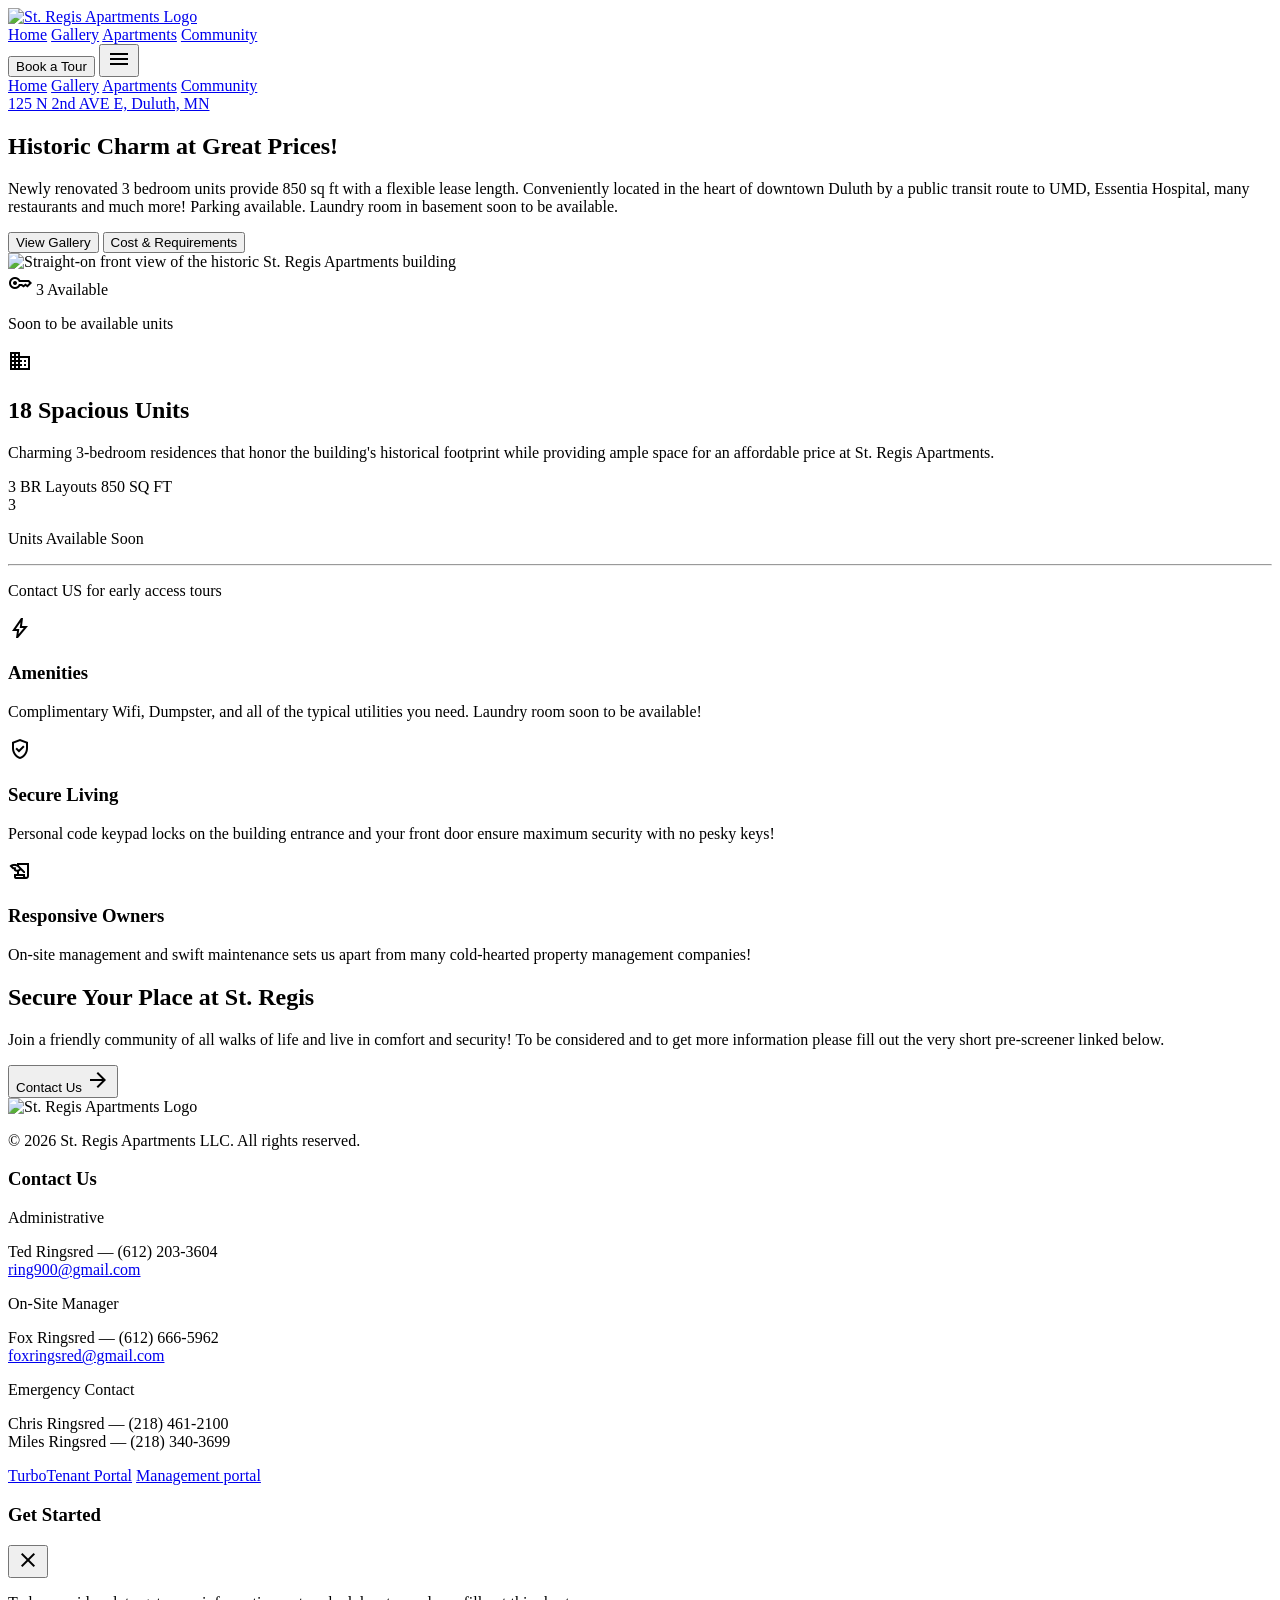
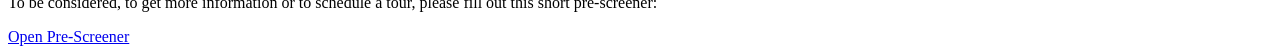
==== index.html @ cac1565e "Add files via upload" ====
<!DOCTYPE html>
<html lang="en">

<head>
  <meta charset="utf-8">
  <meta content="width=device-width, initial-scale=1.0" name="viewport">
  <title>Home | St. Regis Apartments</title>
  <link
    href="https://fonts.googleapis.com/css2?family=Noto+Serif:wght@400;700;800&amp;family=Manrope:wght@400;500;600;700;800&amp;display=swap"
    rel="stylesheet">
  <link
    href="https://fonts.googleapis.com/css2?family=Material+Symbols+Outlined:wght,FILL@100..700,0..1&amp;display=swap"
    rel="stylesheet">
  <link href="css/style.css" rel="stylesheet">
</head>

<body class="bg-surface text-on-surface selection:bg-primary-container selection:text-on-primary-container">
  <nav class="fixed top-0 w-full z-50 bg-[#fff8f3]/90 backdrop-blur-md">
    <div class="flex justify-between items-center px-6 md:px-12 py-3 max-w-full mx-auto">
      <a href="index.html">
        <img alt="St. Regis Apartments Logo" class="h-8 md:h-12 w-auto object-contain block" src="images/logo.png">
      </a>
      <div class="hidden md:flex space-x-10 font-label text-sm uppercase tracking-[0.15em]">
        <a class="text-primary border-b-2 border-primary pb-1" href="index.html">Home</a>
        <a class="text-on-surface-variant font-semibold hover:text-primary transition-colors duration-300"
          href="gallery.html">Gallery</a>
        <a class="text-on-surface-variant font-semibold hover:text-primary transition-colors duration-300"
          href="details.html">Apartments</a>
        <a class="text-on-surface-variant font-semibold hover:text-primary transition-colors duration-300"
          href="community.html">Community</a>
      </div>
      <div class="flex items-center gap-2 md:gap-4">
        <button type="button" onclick="openModal()"
          class="bg-primary text-on-primary px-4 md:px-6 py-2 rounded-lg font-bold text-xs md:text-sm uppercase tracking-widest hover:shadow-lg transition-all duration-300 active:scale-95">
          Book a Tour
        </button>
        <button type="button" aria-expanded="false" aria-label="Toggle mobile menu"
          onclick="document.getElementById('mobile-menu').classList.toggle('hidden')"
          class="md:hidden text-primary p-2 hover:bg-surface-container rounded-lg transition-colors">
          <span class="material-symbols-outlined text-3xl">menu</span>
        </button>
      </div>
    </div>
    <!-- Mobile Menu -->
    <div id="mobile-menu"
      class="hidden md:hidden bg-[#fff8f3] border-t border-primary/10 shadow-2xl font-label text-sm uppercase tracking-[0.15em] flex flex-col">
      <a class="text-primary font-bold bg-primary/5 p-4 border-b border-primary/5 pl-6 block" href="index.html">Home</a>
      <a class="text-on-surface-variant font-semibold p-4 border-b border-primary/5 pl-6 hover:bg-surface-container-low transition-colors block"
        href="gallery.html">Gallery</a>
      <a class="text-on-surface-variant font-semibold p-4 border-b border-primary/5 pl-6 hover:bg-surface-container-low transition-colors block"
        href="details.html">Apartments</a>
      <a class="text-on-surface-variant font-semibold p-4 pl-6 hover:bg-surface-container-low transition-colors block"
        href="community.html">Community</a>
    </div>
  </nav>
  <main class="pt-12">
    <!-- Hero Section -->
    <section class="relative px-12 pt-8 pb-20 flex flex-col md:flex-row items-center gap-16 overflow-hidden">
      <div class="flex-1 z-10 flex justify-center">
        <div class="max-w-lg">
          <a href="https://maps.google.com/?q=125+N+2nd+Ave+E,+Duluth,+MN+55805" target="_blank"
            rel="noopener noreferrer"
            class="block font-label uppercase tracking-[0.2em] text-secondary text-2xl font-bold mb-12 mt-12 hover:text-primary transition-colors duration-300">
            125 N 2nd AVE E, Duluth, MN
          </a>
          <h1 class="text-6xl md:text-7xl font-bold text-primary leading-[1.1] mb-8 tracking-tight">Historic Charm at
            Great Prices!</h1>
          <p class="text-lg text-on-surface-variant max-w-md mb-10 leading-relaxed">
            Newly renovated 3 bedroom units provide 850 sq ft with a flexible lease length. Conveniently located in the
            heart of downtown Duluth by a public transit route to UMD, Essentia Hospital, many restaurants and much
            more!
            Parking available. Laundry room in basement soon to be available.</p>
          <div class="flex flex-wrap gap-4">
            <button onclick="window.location.href='gallery.html'"
              class="bg-primary text-on-primary px-8 py-4 rounded-lg font-bold hover:bg-primary-container transition-all">
              View Gallery
            </button>
            <button onclick="window.location.href='details.html'"
              class="border border-outline-variant/20 text-primary px-8 py-4 rounded-lg font-bold hover:bg-surface-container-low transition-all">
              Cost &amp; Requirements
            </button>
          </div>
        </div>
      </div>
      <div class="flex-1 relative">
        <div
          class="w-full bg-surface-container-highest rounded-xl overflow-hidden shadow-sm transition-transform duration-700">
          <img alt="Straight-on front view of the historic St. Regis Apartments building"
            class="w-full h-auto object-cover" src="images/home.jpg">
        </div>
        <div
          class="absolute -bottom-8 -left-8 bg-surface-container-lowest p-8 rounded-lg shadow-xl max-w-xs border border-surface-container">
          <div class="flex items-center gap-4 mb-2">
            <span class="material-symbols-outlined text-primary text-3xl">key</span>
            <span class="text-2xl font-bold text-primary">3&nbsp;Available&nbsp;</span>
          </div>
          <p class="text-sm text-secondary font-medium uppercase tracking-wider">Soon to be available units</p>
        </div>
      </div>
    </section>
    <!-- Stats & Features Bento Grid -->
    <section class="px-12 py-24 bg-surface-container-low">
      <div class="max-w-7xl mx-auto">
        <div class="grid grid-cols-1 md:grid-cols-3 gap-8">
          <!-- Unit Count -->
          <div class="md:col-span-2 bg-surface p-12 rounded-xl flex flex-col justify-between min-h-[320px]">
            <div>
              <span class="material-symbols-outlined text-primary-container text-4xl mb-6">domain</span>
              <h2 class="text-4xl font-bold text-primary mb-4">18 Spacious Units</h2>
              <p class="text-on-surface-variant text-lg">Charming 3-bedroom residences that honor the building's
                historical footprint while providing ample space for an affordable price at St. Regis Apartments.</p>
            </div>
            <div class="flex gap-4 mt-8">
              <span
                class="bg-secondary-container text-on-secondary-container px-4 py-1 rounded-full text-xs font-bold uppercase tracking-widest">3
                BR Layouts</span>
              <span
                class="bg-secondary-container text-on-secondary-container px-4 py-1 rounded-full text-xs font-bold uppercase tracking-widest">850&nbsp;SQ
                FT</span>
            </div>
          </div>
          <!-- Highlight Card -->
          <div class="bg-primary text-on-primary p-12 rounded-xl flex flex-col justify-center items-center text-center">
            <span class="text-6xl font-bold mb-2">3</span>
            <p class="text-xl font-headline italic mb-6">Units Available Soon</p>
            <hr class="w-12 border-on-primary/20 mb-6">
            <p class="text-sm opacity-80 uppercase tracking-widest">Contact US for early access tours</p>
          </div>
          <!-- Modern Living -->
          <div class="bg-surface-container-highest p-10 rounded-xl flex flex-col gap-6">
            <div class="flex items-center gap-4">
              <div class="w-12 h-12 bg-surface-container-lowest rounded-full flex items-center justify-center">
                <span class="material-symbols-outlined text-primary">bolt</span>
              </div>
              <h3 class="text-xl font-bold text-primary">Amenities</h3>
            </div>
            <p class="text-on-surface-variant">Complimentary Wifi, Dumpster, and all of the typical utilities you need.
              Laundry room soon to be available!</p>
          </div>
          <!-- Historic Charm -->
          <div class="bg-surface-container-highest p-10 rounded-xl flex flex-col gap-6">
            <div class="flex items-center gap-4">
              <div class="w-12 h-12 bg-surface-container-lowest rounded-full flex items-center justify-center">
                <span class="material-symbols-outlined text-primary">verified_user</span>
              </div>
              <h3 class="text-xl font-bold text-primary">Secure Living</h3>
            </div>
            <p class="text-on-surface-variant">Personal code keypad locks on the building entrance and your front door
              ensure maximum security with no pesky keys!</p>
          </div>
          <!-- Professional Management -->
          <div class="bg-surface-container-highest p-10 rounded-xl flex flex-col gap-6">
            <div class="flex items-center gap-4">
              <div class="w-12 h-12 bg-surface-container-lowest rounded-full flex items-center justify-center">
                <span class="material-symbols-outlined text-primary">history_edu</span>
              </div>
              <h3 class="text-xl font-bold text-primary">Responsive Owners</h3>
            </div>
            <p class="text-on-surface-variant">On-site management and swift maintenance sets us apart from many
              cold-hearted property management companies!</p>
          </div>
        </div>
      </div>
    </section>
    <!-- CTA Section -->
    <section class="px-12 py-32 flex flex-col items-center text-center">
      <h2 class="text-5xl font-bold text-primary mb-8 max-w-2xl">Secure Your Place at St. Regis</h2>
      <p class="text-on-surface-variant text-lg max-w-xl mb-12">
        Join a friendly community of all walks of life and live in comfort and security! To be considered and to get
        more information please fill out the very short pre-screener linked below.</p>
      <div class="flex flex-col sm:flex-row gap-6">
        <button
          class="bg-primary text-on-primary px-12 py-5 rounded-lg font-bold text-lg hover:bg-primary-container transition-all flex items-center gap-2">
          Contact Us
          <span class="material-symbols-outlined">arrow_forward</span>
        </button>
      </div>
    </section>
  </main>
  <!-- Footer -->
  <footer
    class="bg-[#fbf2e9] w-full py-20 px-12 border-t border-primary/10 flex flex-col md:flex-row md:justify-evenly items-start gap-16 md:gap-0">
    <div class="flex flex-col h-full justify-start">
      <div class="mb-4">
        <img alt="St. Regis Apartments Logo" class="h-32 md:h-40 w-auto object-contain" src="images/logo.png">
      </div>
      <p class="text-[#3c2b18] font-body text-[10px] uppercase tracking-[0.2em] md:pl-20">© 2026 St. Regis Apartments
        LLC. All
        rights reserved.</p>
    </div>
    <div class="flex flex-col gap-4">
      <h3 class="text-[#003629] font-headline font-bold text-lg uppercase tracking-widest mb-4">Contact Us</h3>
      <div class="flex flex-col gap-6 mt-2">
        <div class="space-y-1">
          <p class="text-[#003629] font-bold text-[10px] uppercase tracking-widest">Administrative</p>
          <p class="text-[#3c2b18] font-body text-sm leading-snug">Ted Ringsred — (612) 203-3604<br><a
              class="hover:text-primary transition-colors" href="mailto:ring900@gmail.com">ring900@gmail.com</a></p>
        </div>
        <div class="space-y-1">
          <p class="text-[#003629] font-bold text-[10px] uppercase tracking-widest">On-Site Manager</p>
          <p class="text-[#3c2b18] font-body text-sm leading-snug">Fox Ringsred — (612) 666-5962<br><a
              class="hover:text-primary transition-colors" href="mailto:foxringsred@gmail.com">foxringsred@gmail.com</a>
          </p>
        </div>
        <div class="space-y-1">
          <p class="text-[#003629] font-bold text-[10px] uppercase tracking-widest">Emergency Contact</p>
          <p class="text-[#3c2b18] font-body text-sm leading-relaxed">Chris Ringsred — (218) 461-2100<br>Miles Ringsred
            — (218) 340-3699</p>
        </div>
      </div>
    </div>
    <div class="flex flex-col h-full justify-start items-start">
      <div class="flex flex-col items-center gap-6">
        <a class="inline-block border-2 border-[#003629] text-[#003629] px-6 py-2 rounded-lg font-body font-bold text-sm uppercase tracking-widest hover:bg-[#003629] hover:text-white transition-all duration-300"
          href="https://renter.turbotenant.com/auth/login">TurboTenant Portal</a>
        <a class="font-['Manrope'] text-sm uppercase tracking-widest text-[#3c2b18] hover:opacity-100 opacity-80 transition-opacity duration-300"
          href="portal.html">Management portal</a>
      </div>
    </div>
  </footer>

  <!-- Tour Modal -->
  <div id="tour-modal"
    class="fixed inset-0 z-[100] flex flex-col items-center justify-center bg-black/60 backdrop-blur-sm hidden opacity-0 transition-opacity duration-300">
    <div
      class="bg-surface p-8 max-w-md w-full mx-4 rounded-2xl shadow-2xl transform scale-95 transition-transform duration-300 relative border border-primary/10">
      <div class="flex justify-between items-center mb-6">
        <h3 class="text-2xl font-headline font-bold text-primary">Get Started</h3>
        <button onclick="closeModal()"
          class="text-on-surface-variant hover:text-error transition-colors p-2 rounded-full hover:bg-surface-container">
          <span class="material-symbols-outlined">close</span>
        </button>
      </div>
      <p class="text-on-surface-variant leading-relaxed mb-8">To be considered, to get more information or to schedule a
        tour, please fill out this short pre-screener:</p>
      <a href="https://forms.gle/QoNVbK6SuK7XQsgN8" target="_blank" onclick="closeModal()"
        class="block w-full text-center bg-primary text-on-primary py-4 rounded-lg font-bold hover:bg-primary-container transition-all shadow-md active:scale-95">
        Open Pre-Screener
      </a>
    </div>
  </div>
  <script src="js/main.js"></script>

</body>

</html>
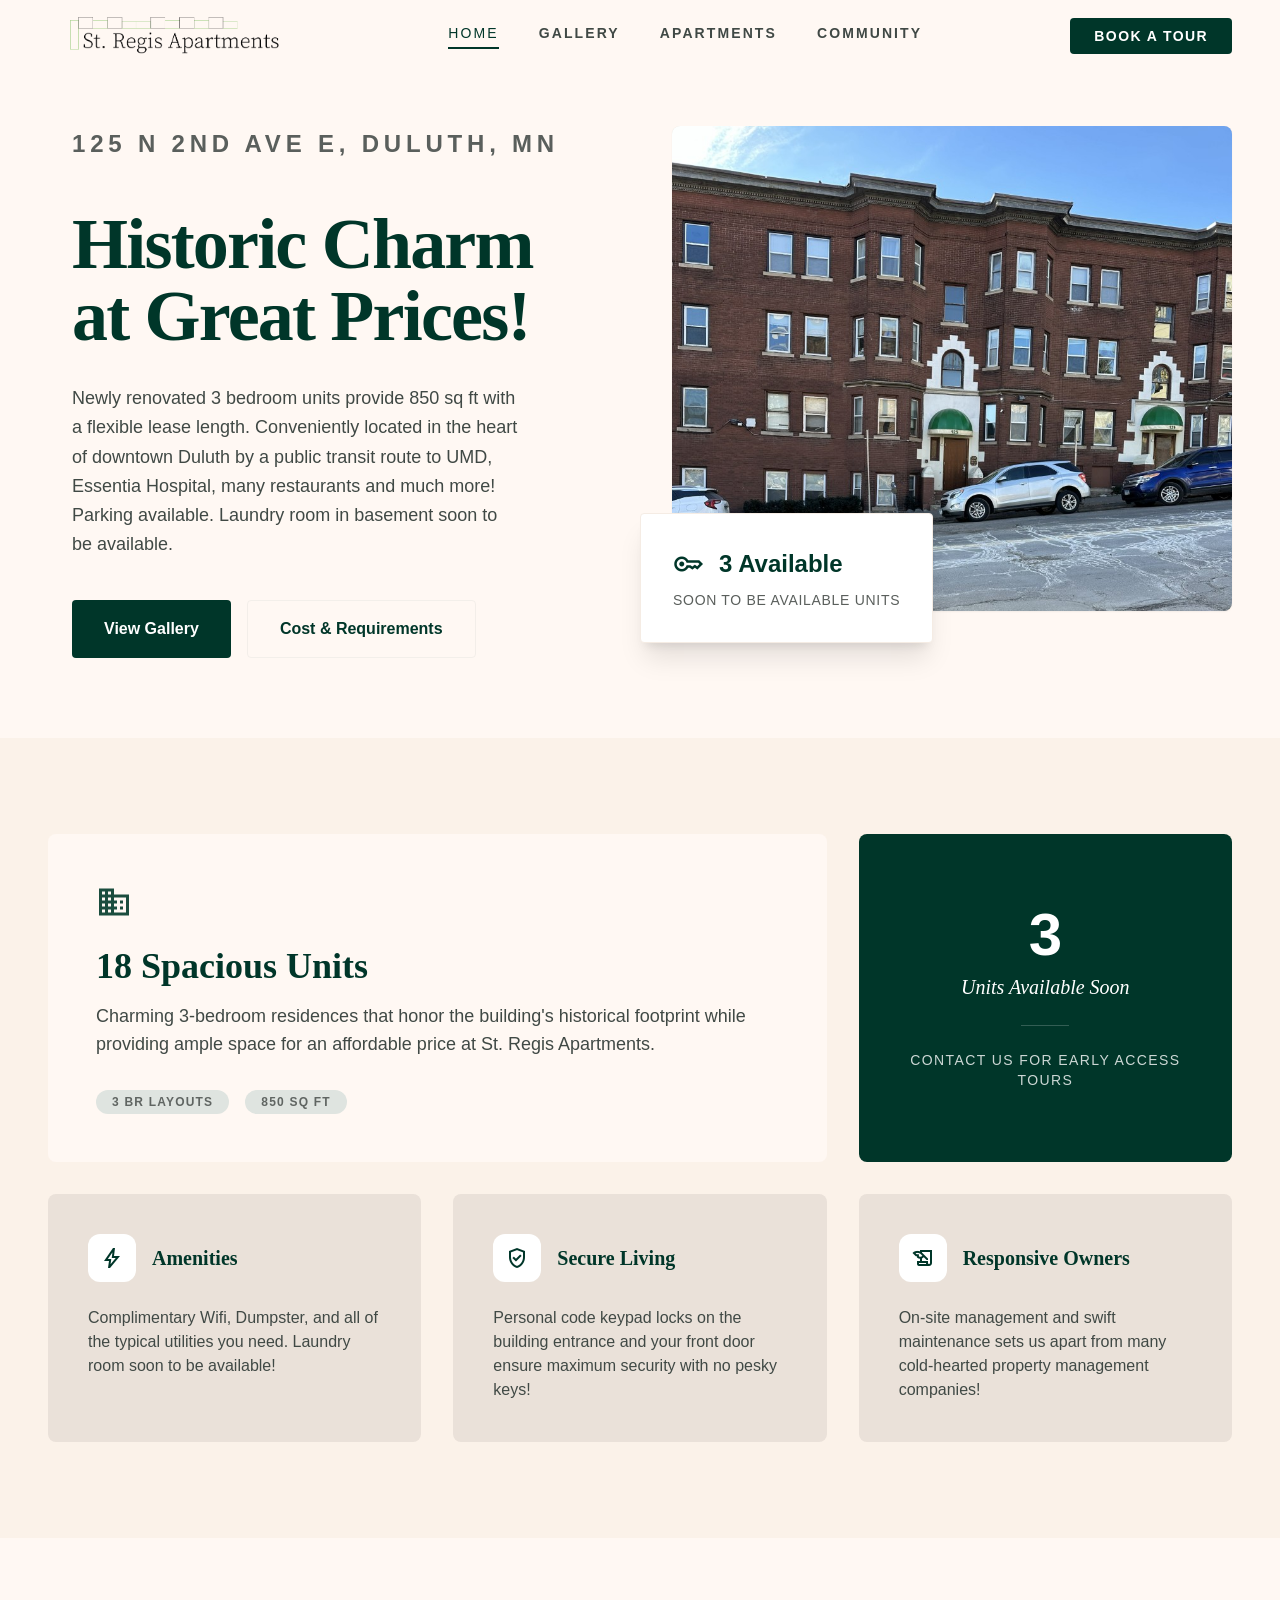
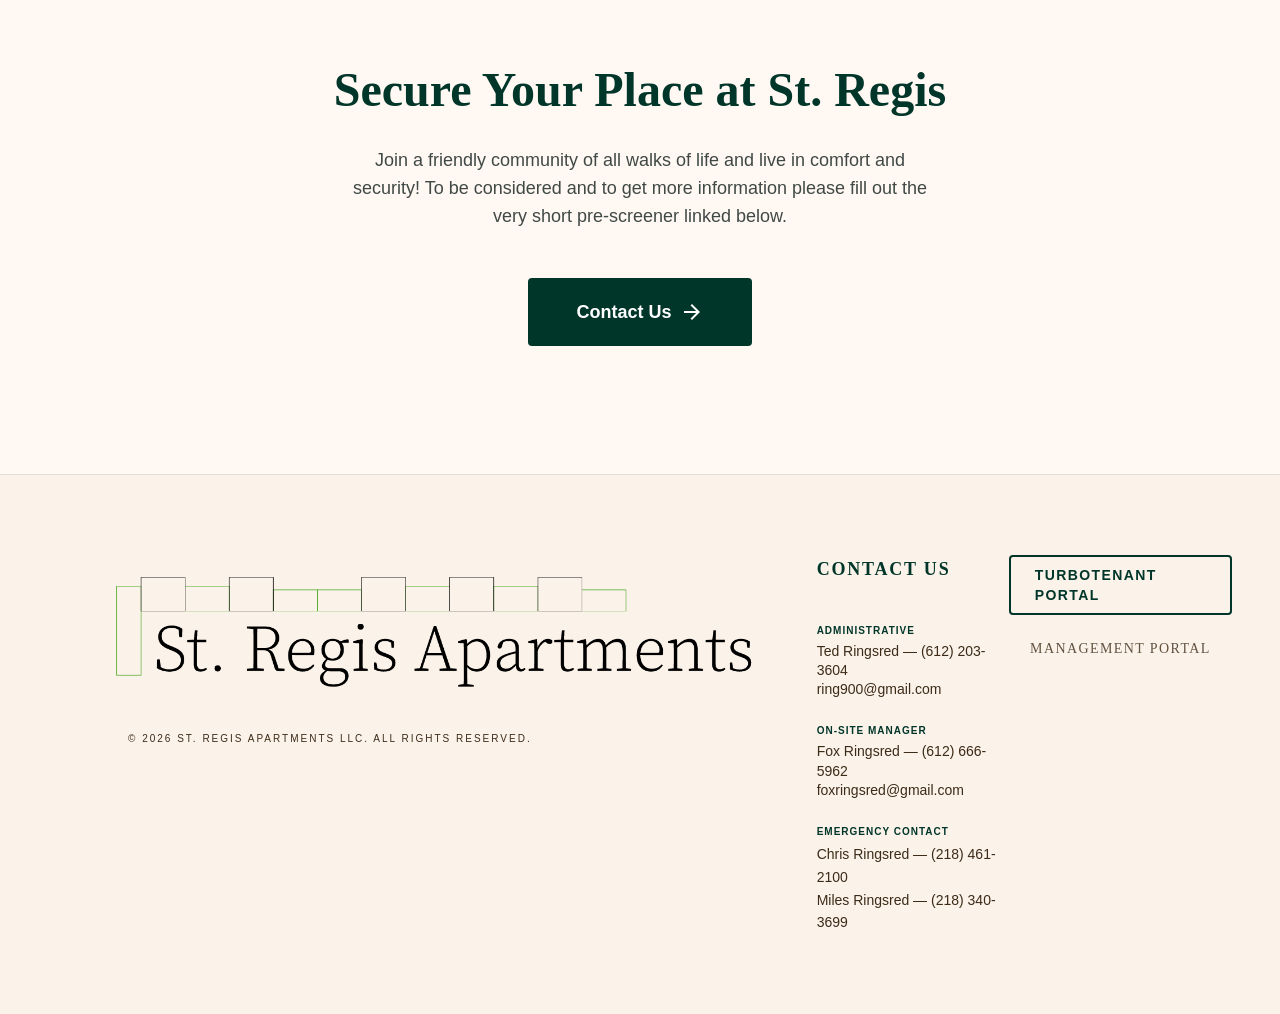
==== commit ac198173: "Add files via upload" ====
--- a/index.html
+++ b/index.html
@@ -5,6 +5,8 @@
   <meta charset="utf-8">
   <meta content="width=device-width, initial-scale=1.0" name="viewport">
   <title>Home | St. Regis Apartments</title>
+  <meta name="description"
+    content="Discover St. Regis Apartments! Affordable, newly renovated 3-bedroom units with responsive owner management.">
   <link
     href="https://fonts.googleapis.com/css2?family=Noto+Serif:wght@400;700;800&amp;family=Manrope:wght@400;500;600;700;800&amp;display=swap"
     rel="stylesheet">
--- a/css/style.css
+++ b/css/style.css
@@ -0,0 +1,2284 @@
+*, ::before, ::after {
+  --tw-border-spacing-x: 0;
+  --tw-border-spacing-y: 0;
+  --tw-translate-x: 0;
+  --tw-translate-y: 0;
+  --tw-rotate: 0;
+  --tw-skew-x: 0;
+  --tw-skew-y: 0;
+  --tw-scale-x: 1;
+  --tw-scale-y: 1;
+  --tw-pan-x:  ;
+  --tw-pan-y:  ;
+  --tw-pinch-zoom:  ;
+  --tw-scroll-snap-strictness: proximity;
+  --tw-gradient-from-position:  ;
+  --tw-gradient-via-position:  ;
+  --tw-gradient-to-position:  ;
+  --tw-ordinal:  ;
+  --tw-slashed-zero:  ;
+  --tw-numeric-figure:  ;
+  --tw-numeric-spacing:  ;
+  --tw-numeric-fraction:  ;
+  --tw-ring-inset:  ;
+  --tw-ring-offset-width: 0px;
+  --tw-ring-offset-color: #fff;
+  --tw-ring-color: rgb(59 130 246 / 0.5);
+  --tw-ring-offset-shadow: 0 0 #0000;
+  --tw-ring-shadow: 0 0 #0000;
+  --tw-shadow: 0 0 #0000;
+  --tw-shadow-colored: 0 0 #0000;
+  --tw-blur:  ;
+  --tw-brightness:  ;
+  --tw-contrast:  ;
+  --tw-grayscale:  ;
+  --tw-hue-rotate:  ;
+  --tw-invert:  ;
+  --tw-saturate:  ;
+  --tw-sepia:  ;
+  --tw-drop-shadow:  ;
+  --tw-backdrop-blur:  ;
+  --tw-backdrop-brightness:  ;
+  --tw-backdrop-contrast:  ;
+  --tw-backdrop-grayscale:  ;
+  --tw-backdrop-hue-rotate:  ;
+  --tw-backdrop-invert:  ;
+  --tw-backdrop-opacity:  ;
+  --tw-backdrop-saturate:  ;
+  --tw-backdrop-sepia:  ;
+  --tw-contain-size:  ;
+  --tw-contain-layout:  ;
+  --tw-contain-paint:  ;
+  --tw-contain-style:  ;
+}
+
+::backdrop {
+  --tw-border-spacing-x: 0;
+  --tw-border-spacing-y: 0;
+  --tw-translate-x: 0;
+  --tw-translate-y: 0;
+  --tw-rotate: 0;
+  --tw-skew-x: 0;
+  --tw-skew-y: 0;
+  --tw-scale-x: 1;
+  --tw-scale-y: 1;
+  --tw-pan-x:  ;
+  --tw-pan-y:  ;
+  --tw-pinch-zoom:  ;
+  --tw-scroll-snap-strictness: proximity;
+  --tw-gradient-from-position:  ;
+  --tw-gradient-via-position:  ;
+  --tw-gradient-to-position:  ;
+  --tw-ordinal:  ;
+  --tw-slashed-zero:  ;
+  --tw-numeric-figure:  ;
+  --tw-numeric-spacing:  ;
+  --tw-numeric-fraction:  ;
+  --tw-ring-inset:  ;
+  --tw-ring-offset-width: 0px;
+  --tw-ring-offset-color: #fff;
+  --tw-ring-color: rgb(59 130 246 / 0.5);
+  --tw-ring-offset-shadow: 0 0 #0000;
+  --tw-ring-shadow: 0 0 #0000;
+  --tw-shadow: 0 0 #0000;
+  --tw-shadow-colored: 0 0 #0000;
+  --tw-blur:  ;
+  --tw-brightness:  ;
+  --tw-contrast:  ;
+  --tw-grayscale:  ;
+  --tw-hue-rotate:  ;
+  --tw-invert:  ;
+  --tw-saturate:  ;
+  --tw-sepia:  ;
+  --tw-drop-shadow:  ;
+  --tw-backdrop-blur:  ;
+  --tw-backdrop-brightness:  ;
+  --tw-backdrop-contrast:  ;
+  --tw-backdrop-grayscale:  ;
+  --tw-backdrop-hue-rotate:  ;
+  --tw-backdrop-invert:  ;
+  --tw-backdrop-opacity:  ;
+  --tw-backdrop-saturate:  ;
+  --tw-backdrop-sepia:  ;
+  --tw-contain-size:  ;
+  --tw-contain-layout:  ;
+  --tw-contain-paint:  ;
+  --tw-contain-style:  ;
+}
+
+/*
+! tailwindcss v3.4.17 | MIT License | https://tailwindcss.com
+*/
+
+/*
+1. Prevent padding and border from affecting element width. (https://github.com/mozdevs/cssremedy/issues/4)
+2. Allow adding a border to an element by just adding a border-width. (https://github.com/tailwindcss/tailwindcss/pull/116)
+*/
+
+*,
+::before,
+::after {
+  box-sizing: border-box;
+  /* 1 */
+  border-width: 0;
+  /* 2 */
+  border-style: solid;
+  /* 2 */
+  border-color: #e5e7eb;
+  /* 2 */
+}
+
+::before,
+::after {
+  --tw-content: '';
+}
+
+/*
+1. Use a consistent sensible line-height in all browsers.
+2. Prevent adjustments of font size after orientation changes in iOS.
+3. Use a more readable tab size.
+4. Use the user's configured `sans` font-family by default.
+5. Use the user's configured `sans` font-feature-settings by default.
+6. Use the user's configured `sans` font-variation-settings by default.
+7. Disable tap highlights on iOS
+*/
+
+html,
+:host {
+  line-height: 1.5;
+  /* 1 */
+  -webkit-text-size-adjust: 100%;
+  /* 2 */
+  -moz-tab-size: 4;
+  /* 3 */
+  -o-tab-size: 4;
+     tab-size: 4;
+  /* 3 */
+  font-family: ui-sans-serif, system-ui, sans-serif, "Apple Color Emoji", "Segoe UI Emoji", "Segoe UI Symbol", "Noto Color Emoji";
+  /* 4 */
+  font-feature-settings: normal;
+  /* 5 */
+  font-variation-settings: normal;
+  /* 6 */
+  -webkit-tap-highlight-color: transparent;
+  /* 7 */
+}
+
+/*
+1. Remove the margin in all browsers.
+2. Inherit line-height from `html` so users can set them as a class directly on the `html` element.
+*/
+
+body {
+  margin: 0;
+  /* 1 */
+  line-height: inherit;
+  /* 2 */
+}
+
+/*
+1. Add the correct height in Firefox.
+2. Correct the inheritance of border color in Firefox. (https://bugzilla.mozilla.org/show_bug.cgi?id=190655)
+3. Ensure horizontal rules are visible by default.
+*/
+
+hr {
+  height: 0;
+  /* 1 */
+  color: inherit;
+  /* 2 */
+  border-top-width: 1px;
+  /* 3 */
+}
+
+/*
+Add the correct text decoration in Chrome, Edge, and Safari.
+*/
+
+abbr:where([title]) {
+  -webkit-text-decoration: underline dotted;
+          text-decoration: underline dotted;
+}
+
+/*
+Remove the default font size and weight for headings.
+*/
+
+h1,
+h2,
+h3,
+h4,
+h5,
+h6 {
+  font-size: inherit;
+  font-weight: inherit;
+}
+
+/*
+Reset links to optimize for opt-in styling instead of opt-out.
+*/
+
+a {
+  color: inherit;
+  text-decoration: inherit;
+}
+
+/*
+Add the correct font weight in Edge and Safari.
+*/
+
+b,
+strong {
+  font-weight: bolder;
+}
+
+/*
+1. Use the user's configured `mono` font-family by default.
+2. Use the user's configured `mono` font-feature-settings by default.
+3. Use the user's configured `mono` font-variation-settings by default.
+4. Correct the odd `em` font sizing in all browsers.
+*/
+
+code,
+kbd,
+samp,
+pre {
+  font-family: ui-monospace, SFMono-Regular, Menlo, Monaco, Consolas, "Liberation Mono", "Courier New", monospace;
+  /* 1 */
+  font-feature-settings: normal;
+  /* 2 */
+  font-variation-settings: normal;
+  /* 3 */
+  font-size: 1em;
+  /* 4 */
+}
+
+/*
+Add the correct font size in all browsers.
+*/
+
+small {
+  font-size: 80%;
+}
+
+/*
+Prevent `sub` and `sup` elements from affecting the line height in all browsers.
+*/
+
+sub,
+sup {
+  font-size: 75%;
+  line-height: 0;
+  position: relative;
+  vertical-align: baseline;
+}
+
+sub {
+  bottom: -0.25em;
+}
+
+sup {
+  top: -0.5em;
+}
+
+/*
+1. Remove text indentation from table contents in Chrome and Safari. (https://bugs.chromium.org/p/chromium/issues/detail?id=999088, https://bugs.webkit.org/show_bug.cgi?id=201297)
+2. Correct table border color inheritance in all Chrome and Safari. (https://bugs.chromium.org/p/chromium/issues/detail?id=935729, https://bugs.webkit.org/show_bug.cgi?id=195016)
+3. Remove gaps between table borders by default.
+*/
+
+table {
+  text-indent: 0;
+  /* 1 */
+  border-color: inherit;
+  /* 2 */
+  border-collapse: collapse;
+  /* 3 */
+}
+
+/*
+1. Change the font styles in all browsers.
+2. Remove the margin in Firefox and Safari.
+3. Remove default padding in all browsers.
+*/
+
+button,
+input,
+optgroup,
+select,
+textarea {
+  font-family: inherit;
+  /* 1 */
+  font-feature-settings: inherit;
+  /* 1 */
+  font-variation-settings: inherit;
+  /* 1 */
+  font-size: 100%;
+  /* 1 */
+  font-weight: inherit;
+  /* 1 */
+  line-height: inherit;
+  /* 1 */
+  letter-spacing: inherit;
+  /* 1 */
+  color: inherit;
+  /* 1 */
+  margin: 0;
+  /* 2 */
+  padding: 0;
+  /* 3 */
+}
+
+/*
+Remove the inheritance of text transform in Edge and Firefox.
+*/
+
+button,
+select {
+  text-transform: none;
+}
+
+/*
+1. Correct the inability to style clickable types in iOS and Safari.
+2. Remove default button styles.
+*/
+
+button,
+input:where([type='button']),
+input:where([type='reset']),
+input:where([type='submit']) {
+  -webkit-appearance: button;
+  /* 1 */
+  background-color: transparent;
+  /* 2 */
+  background-image: none;
+  /* 2 */
+}
+
+/*
+Use the modern Firefox focus style for all focusable elements.
+*/
+
+:-moz-focusring {
+  outline: auto;
+}
+
+/*
+Remove the additional `:invalid` styles in Firefox. (https://github.com/mozilla/gecko-dev/blob/2f9eacd9d3d995c937b4251a5557d95d494c9be1/layout/style/res/forms.css#L728-L737)
+*/
+
+:-moz-ui-invalid {
+  box-shadow: none;
+}
+
+/*
+Add the correct vertical alignment in Chrome and Firefox.
+*/
+
+progress {
+  vertical-align: baseline;
+}
+
+/*
+Correct the cursor style of increment and decrement buttons in Safari.
+*/
+
+::-webkit-inner-spin-button,
+::-webkit-outer-spin-button {
+  height: auto;
+}
+
+/*
+1. Correct the odd appearance in Chrome and Safari.
+2. Correct the outline style in Safari.
+*/
+
+[type='search'] {
+  -webkit-appearance: textfield;
+  /* 1 */
+  outline-offset: -2px;
+  /* 2 */
+}
+
+/*
+Remove the inner padding in Chrome and Safari on macOS.
+*/
+
+::-webkit-search-decoration {
+  -webkit-appearance: none;
+}
+
+/*
+1. Correct the inability to style clickable types in iOS and Safari.
+2. Change font properties to `inherit` in Safari.
+*/
+
+::-webkit-file-upload-button {
+  -webkit-appearance: button;
+  /* 1 */
+  font: inherit;
+  /* 2 */
+}
+
+/*
+Add the correct display in Chrome and Safari.
+*/
+
+summary {
+  display: list-item;
+}
+
+/*
+Removes the default spacing and border for appropriate elements.
+*/
+
+blockquote,
+dl,
+dd,
+h1,
+h2,
+h3,
+h4,
+h5,
+h6,
+hr,
+figure,
+p,
+pre {
+  margin: 0;
+}
+
+fieldset {
+  margin: 0;
+  padding: 0;
+}
+
+legend {
+  padding: 0;
+}
+
+ol,
+ul,
+menu {
+  list-style: none;
+  margin: 0;
+  padding: 0;
+}
+
+/*
+Reset default styling for dialogs.
+*/
+
+dialog {
+  padding: 0;
+}
+
+/*
+Prevent resizing textareas horizontally by default.
+*/
+
+textarea {
+  resize: vertical;
+}
+
+/*
+1. Reset the default placeholder opacity in Firefox. (https://github.com/tailwindlabs/tailwindcss/issues/3300)
+2. Set the default placeholder color to the user's configured gray 400 color.
+*/
+
+input::-moz-placeholder, textarea::-moz-placeholder {
+  opacity: 1;
+  /* 1 */
+  color: #9ca3af;
+  /* 2 */
+}
+
+input::placeholder,
+textarea::placeholder {
+  opacity: 1;
+  /* 1 */
+  color: #9ca3af;
+  /* 2 */
+}
+
+/*
+Set the default cursor for buttons.
+*/
+
+button,
+[role="button"] {
+  cursor: pointer;
+}
+
+/*
+Make sure disabled buttons don't get the pointer cursor.
+*/
+
+:disabled {
+  cursor: default;
+}
+
+/*
+1. Make replaced elements `display: block` by default. (https://github.com/mozdevs/cssremedy/issues/14)
+2. Add `vertical-align: middle` to align replaced elements more sensibly by default. (https://github.com/jensimmons/cssremedy/issues/14#issuecomment-634934210)
+   This can trigger a poorly considered lint error in some tools but is included by design.
+*/
+
+img,
+svg,
+video,
+canvas,
+audio,
+iframe,
+embed,
+object {
+  display: block;
+  /* 1 */
+}
+
+/*
+Constrain images and videos to the parent width and preserve their intrinsic aspect ratio. (https://github.com/mozdevs/cssremedy/issues/14)
+*/
+
+img,
+video {
+  max-width: 100%;
+  height: auto;
+}
+
+/* Make elements with the HTML hidden attribute stay hidden by default */
+
+[hidden]:where(:not([hidden="until-found"])) {
+  display: none;
+}
+
+body {
+  font-family: Manrope, sans-serif, sans-serif;
+  background-color: #fff8f3;
+  color: #1f1b16;
+}
+
+h1, h2, h3, .font-serif, .serif-headline {
+  font-family: Noto Serif, serif, serif;
+}
+
+.material-symbols-outlined {
+  font-variation-settings: 'FILL' 0, 'wght' 400, 'GRAD' 0, 'opsz' 24;
+  vertical-align: middle;
+}
+
+.pointer-events-none {
+  pointer-events: none;
+}
+
+.fixed {
+  position: fixed;
+}
+
+.absolute {
+  position: absolute;
+}
+
+.relative {
+  position: relative;
+}
+
+.inset-0 {
+  inset: 0px;
+}
+
+.-bottom-24 {
+  bottom: -6rem;
+}
+
+.-bottom-6 {
+  bottom: -1.5rem;
+}
+
+.-bottom-8 {
+  bottom: -2rem;
+}
+
+.-left-6 {
+  left: -1.5rem;
+}
+
+.-left-8 {
+  left: -2rem;
+}
+
+.-right-24 {
+  right: -6rem;
+}
+
+.bottom-12 {
+  bottom: 3rem;
+}
+
+.bottom-16 {
+  bottom: 4rem;
+}
+
+.left-16 {
+  left: 4rem;
+}
+
+.left-4 {
+  left: 1rem;
+}
+
+.left-6 {
+  left: 1.5rem;
+}
+
+.left-8 {
+  left: 2rem;
+}
+
+.right-0 {
+  right: 0px;
+}
+
+.right-3 {
+  right: 0.75rem;
+}
+
+.top-0 {
+  top: 0px;
+}
+
+.top-3 {
+  top: 0.75rem;
+}
+
+.top-4 {
+  top: 1rem;
+}
+
+.top-8 {
+  top: 2rem;
+}
+
+.z-10 {
+  z-index: 10;
+}
+
+.z-20 {
+  z-index: 20;
+}
+
+.z-50 {
+  z-index: 50;
+}
+
+.z-\[100\] {
+  z-index: 100;
+}
+
+.order-1 {
+  order: 1;
+}
+
+.order-2 {
+  order: 2;
+}
+
+.col-span-2 {
+  grid-column: span 2 / span 2;
+}
+
+.mx-4 {
+  margin-left: 1rem;
+  margin-right: 1rem;
+}
+
+.mx-6 {
+  margin-left: 1.5rem;
+  margin-right: 1.5rem;
+}
+
+.mx-8 {
+  margin-left: 2rem;
+  margin-right: 2rem;
+}
+
+.mx-auto {
+  margin-left: auto;
+  margin-right: auto;
+}
+
+.mb-1 {
+  margin-bottom: 0.25rem;
+}
+
+.mb-10 {
+  margin-bottom: 2.5rem;
+}
+
+.mb-12 {
+  margin-bottom: 3rem;
+}
+
+.mb-16 {
+  margin-bottom: 4rem;
+}
+
+.mb-2 {
+  margin-bottom: 0.5rem;
+}
+
+.mb-24 {
+  margin-bottom: 6rem;
+}
+
+.mb-3 {
+  margin-bottom: 0.75rem;
+}
+
+.mb-32 {
+  margin-bottom: 8rem;
+}
+
+.mb-4 {
+  margin-bottom: 1rem;
+}
+
+.mb-6 {
+  margin-bottom: 1.5rem;
+}
+
+.mb-8 {
+  margin-bottom: 2rem;
+}
+
+.mt-1 {
+  margin-top: 0.25rem;
+}
+
+.mt-12 {
+  margin-top: 3rem;
+}
+
+.mt-2 {
+  margin-top: 0.5rem;
+}
+
+.mt-8 {
+  margin-top: 2rem;
+}
+
+.mt-auto {
+  margin-top: auto;
+}
+
+.block {
+  display: block;
+}
+
+.inline-block {
+  display: inline-block;
+}
+
+.flex {
+  display: flex;
+}
+
+.inline-flex {
+  display: inline-flex;
+}
+
+.grid {
+  display: grid;
+}
+
+.hidden {
+  display: none;
+}
+
+.aspect-\[21\/9\] {
+  aspect-ratio: 21/9;
+}
+
+.aspect-\[4\/5\] {
+  aspect-ratio: 4/5;
+}
+
+.aspect-square {
+  aspect-ratio: 1 / 1;
+}
+
+.aspect-video {
+  aspect-ratio: 16 / 9;
+}
+
+.h-1\.5 {
+  height: 0.375rem;
+}
+
+.h-12 {
+  height: 3rem;
+}
+
+.h-32 {
+  height: 8rem;
+}
+
+.h-64 {
+  height: 16rem;
+}
+
+.h-8 {
+  height: 2rem;
+}
+
+.h-\[400px\] {
+  height: 400px;
+}
+
+.h-\[450px\] {
+  height: 450px;
+}
+
+.h-\[500px\] {
+  height: 500px;
+}
+
+.h-auto {
+  height: auto;
+}
+
+.h-full {
+  height: 100%;
+}
+
+.h-px {
+  height: 1px;
+}
+
+.min-h-\[300px\] {
+  min-height: 300px;
+}
+
+.min-h-\[320px\] {
+  min-height: 320px;
+}
+
+.min-h-screen {
+  min-height: 100vh;
+}
+
+.w-12 {
+  width: 3rem;
+}
+
+.w-24 {
+  width: 6rem;
+}
+
+.w-64 {
+  width: 16rem;
+}
+
+.w-auto {
+  width: auto;
+}
+
+.w-full {
+  width: 100%;
+}
+
+.max-w-2xl {
+  max-width: 42rem;
+}
+
+.max-w-3xl {
+  max-width: 48rem;
+}
+
+.max-w-5xl {
+  max-width: 64rem;
+}
+
+.max-w-7xl {
+  max-width: 80rem;
+}
+
+.max-w-full {
+  max-width: 100%;
+}
+
+.max-w-lg {
+  max-width: 32rem;
+}
+
+.max-w-md {
+  max-width: 28rem;
+}
+
+.max-w-xl {
+  max-width: 36rem;
+}
+
+.max-w-xs {
+  max-width: 20rem;
+}
+
+.flex-1 {
+  flex: 1 1 0%;
+}
+
+.flex-grow {
+  flex-grow: 1;
+}
+
+.scale-95 {
+  --tw-scale-x: .95;
+  --tw-scale-y: .95;
+  transform: translate(var(--tw-translate-x), var(--tw-translate-y)) rotate(var(--tw-rotate)) skewX(var(--tw-skew-x)) skewY(var(--tw-skew-y)) scaleX(var(--tw-scale-x)) scaleY(var(--tw-scale-y));
+}
+
+.transform {
+  transform: translate(var(--tw-translate-x), var(--tw-translate-y)) rotate(var(--tw-rotate)) skewX(var(--tw-skew-x)) skewY(var(--tw-skew-y)) scaleX(var(--tw-scale-x)) scaleY(var(--tw-scale-y));
+}
+
+.cursor-pointer {
+  cursor: pointer;
+}
+
+.grid-cols-1 {
+  grid-template-columns: repeat(1, minmax(0, 1fr));
+}
+
+.grid-cols-2 {
+  grid-template-columns: repeat(2, minmax(0, 1fr));
+}
+
+.grid-rows-\[1fr_minmax\(300px\2c auto\)\] {
+  grid-template-rows: 1fr minmax(300px,auto);
+}
+
+.flex-col {
+  flex-direction: column;
+}
+
+.flex-wrap {
+  flex-wrap: wrap;
+}
+
+.items-start {
+  align-items: flex-start;
+}
+
+.items-end {
+  align-items: flex-end;
+}
+
+.items-center {
+  align-items: center;
+}
+
+.items-baseline {
+  align-items: baseline;
+}
+
+.justify-start {
+  justify-content: flex-start;
+}
+
+.justify-end {
+  justify-content: flex-end;
+}
+
+.justify-center {
+  justify-content: center;
+}
+
+.justify-between {
+  justify-content: space-between;
+}
+
+.gap-10 {
+  gap: 2.5rem;
+}
+
+.gap-12 {
+  gap: 3rem;
+}
+
+.gap-16 {
+  gap: 4rem;
+}
+
+.gap-2 {
+  gap: 0.5rem;
+}
+
+.gap-3 {
+  gap: 0.75rem;
+}
+
+.gap-4 {
+  gap: 1rem;
+}
+
+.gap-6 {
+  gap: 1.5rem;
+}
+
+.gap-8 {
+  gap: 2rem;
+}
+
+.space-x-10 > :not([hidden]) ~ :not([hidden]) {
+  --tw-space-x-reverse: 0;
+  margin-right: calc(2.5rem * var(--tw-space-x-reverse));
+  margin-left: calc(2.5rem * calc(1 - var(--tw-space-x-reverse)));
+}
+
+.space-y-1 > :not([hidden]) ~ :not([hidden]) {
+  --tw-space-y-reverse: 0;
+  margin-top: calc(0.25rem * calc(1 - var(--tw-space-y-reverse)));
+  margin-bottom: calc(0.25rem * var(--tw-space-y-reverse));
+}
+
+.space-y-12 > :not([hidden]) ~ :not([hidden]) {
+  --tw-space-y-reverse: 0;
+  margin-top: calc(3rem * calc(1 - var(--tw-space-y-reverse)));
+  margin-bottom: calc(3rem * var(--tw-space-y-reverse));
+}
+
+.space-y-2 > :not([hidden]) ~ :not([hidden]) {
+  --tw-space-y-reverse: 0;
+  margin-top: calc(0.5rem * calc(1 - var(--tw-space-y-reverse)));
+  margin-bottom: calc(0.5rem * var(--tw-space-y-reverse));
+}
+
+.space-y-4 > :not([hidden]) ~ :not([hidden]) {
+  --tw-space-y-reverse: 0;
+  margin-top: calc(1rem * calc(1 - var(--tw-space-y-reverse)));
+  margin-bottom: calc(1rem * var(--tw-space-y-reverse));
+}
+
+.space-y-6 > :not([hidden]) ~ :not([hidden]) {
+  --tw-space-y-reverse: 0;
+  margin-top: calc(1.5rem * calc(1 - var(--tw-space-y-reverse)));
+  margin-bottom: calc(1.5rem * var(--tw-space-y-reverse));
+}
+
+.space-y-8 > :not([hidden]) ~ :not([hidden]) {
+  --tw-space-y-reverse: 0;
+  margin-top: calc(2rem * calc(1 - var(--tw-space-y-reverse)));
+  margin-bottom: calc(2rem * var(--tw-space-y-reverse));
+}
+
+.overflow-hidden {
+  overflow: hidden;
+}
+
+.text-balance {
+  text-wrap: balance;
+}
+
+.rounded {
+  border-radius: 0.125rem;
+}
+
+.rounded-2xl {
+  border-radius: 1rem;
+}
+
+.rounded-3xl {
+  border-radius: 1.5rem;
+}
+
+.rounded-full {
+  border-radius: 0.75rem;
+}
+
+.rounded-lg {
+  border-radius: 0.25rem;
+}
+
+.rounded-xl {
+  border-radius: 0.5rem;
+}
+
+.border {
+  border-width: 1px;
+}
+
+.border-0 {
+  border-width: 0px;
+}
+
+.border-2 {
+  border-width: 2px;
+}
+
+.border-b {
+  border-bottom-width: 1px;
+}
+
+.border-b-2 {
+  border-bottom-width: 2px;
+}
+
+.border-l-4 {
+  border-left-width: 4px;
+}
+
+.border-t {
+  border-top-width: 1px;
+}
+
+.border-t-0 {
+  border-top-width: 0px;
+}
+
+.border-\[\#003629\] {
+  --tw-border-opacity: 1;
+  border-color: rgb(0 54 41 / var(--tw-border-opacity, 1));
+}
+
+.border-on-primary\/20 {
+  border-color: rgb(255 255 255 / 0.2);
+}
+
+.border-outline-variant {
+  --tw-border-opacity: 1;
+  border-color: rgb(192 201 195 / var(--tw-border-opacity, 1));
+}
+
+.border-outline-variant\/20 {
+  border-color: rgb(192 201 195 / 0.2);
+}
+
+.border-outline-variant\/30 {
+  border-color: rgb(192 201 195 / 0.3);
+}
+
+.border-outline-variant\/50 {
+  border-color: rgb(192 201 195 / 0.5);
+}
+
+.border-primary {
+  --tw-border-opacity: 1;
+  border-color: rgb(0 54 41 / var(--tw-border-opacity, 1));
+}
+
+.border-primary\/10 {
+  border-color: rgb(0 54 41 / 0.1);
+}
+
+.border-primary\/20 {
+  border-color: rgb(0 54 41 / 0.2);
+}
+
+.border-primary\/5 {
+  border-color: rgb(0 54 41 / 0.05);
+}
+
+.border-surface-container {
+  --tw-border-opacity: 1;
+  border-color: rgb(245 236 228 / var(--tw-border-opacity, 1));
+}
+
+.bg-\[\#fbf2e9\] {
+  --tw-bg-opacity: 1;
+  background-color: rgb(251 242 233 / var(--tw-bg-opacity, 1));
+}
+
+.bg-\[\#fff8f3\] {
+  --tw-bg-opacity: 1;
+  background-color: rgb(255 248 243 / var(--tw-bg-opacity, 1));
+}
+
+.bg-\[\#fff8f3\]\/90 {
+  background-color: rgb(255 248 243 / 0.9);
+}
+
+.bg-black\/50 {
+  background-color: rgb(0 0 0 / 0.5);
+}
+
+.bg-black\/60 {
+  background-color: rgb(0 0 0 / 0.6);
+}
+
+.bg-outline-variant\/20 {
+  background-color: rgb(192 201 195 / 0.2);
+}
+
+.bg-primary {
+  --tw-bg-opacity: 1;
+  background-color: rgb(0 54 41 / var(--tw-bg-opacity, 1));
+}
+
+.bg-primary-container {
+  --tw-bg-opacity: 1;
+  background-color: rgb(27 77 62 / var(--tw-bg-opacity, 1));
+}
+
+.bg-primary\/5 {
+  background-color: rgb(0 54 41 / 0.05);
+}
+
+.bg-secondary-container {
+  --tw-bg-opacity: 1;
+  background-color: rgb(223 228 224 / var(--tw-bg-opacity, 1));
+}
+
+.bg-secondary-container\/30 {
+  background-color: rgb(223 228 224 / 0.3);
+}
+
+.bg-surface {
+  --tw-bg-opacity: 1;
+  background-color: rgb(255 248 243 / var(--tw-bg-opacity, 1));
+}
+
+.bg-surface-container {
+  --tw-bg-opacity: 1;
+  background-color: rgb(245 236 228 / var(--tw-bg-opacity, 1));
+}
+
+.bg-surface-container-high {
+  --tw-bg-opacity: 1;
+  background-color: rgb(239 231 222 / var(--tw-bg-opacity, 1));
+}
+
+.bg-surface-container-highest {
+  --tw-bg-opacity: 1;
+  background-color: rgb(234 225 217 / var(--tw-bg-opacity, 1));
+}
+
+.bg-surface-container-low {
+  --tw-bg-opacity: 1;
+  background-color: rgb(251 242 233 / var(--tw-bg-opacity, 1));
+}
+
+.bg-surface-container-lowest {
+  --tw-bg-opacity: 1;
+  background-color: rgb(255 255 255 / var(--tw-bg-opacity, 1));
+}
+
+.bg-surface\/80 {
+  background-color: rgb(255 248 243 / 0.8);
+}
+
+.bg-surface\/90 {
+  background-color: rgb(255 248 243 / 0.9);
+}
+
+.bg-transparent {
+  background-color: transparent;
+}
+
+.bg-gradient-to-t {
+  background-image: linear-gradient(to top, var(--tw-gradient-stops));
+}
+
+.from-primary\/90 {
+  --tw-gradient-from: rgb(0 54 41 / 0.9) var(--tw-gradient-from-position);
+  --tw-gradient-to: rgb(0 54 41 / 0) var(--tw-gradient-to-position);
+  --tw-gradient-stops: var(--tw-gradient-from), var(--tw-gradient-to);
+}
+
+.via-primary\/20 {
+  --tw-gradient-to: rgb(0 54 41 / 0)  var(--tw-gradient-to-position);
+  --tw-gradient-stops: var(--tw-gradient-from), rgb(0 54 41 / 0.2) var(--tw-gradient-via-position), var(--tw-gradient-to);
+}
+
+.to-transparent {
+  --tw-gradient-to: transparent var(--tw-gradient-to-position);
+}
+
+.object-contain {
+  -o-object-fit: contain;
+     object-fit: contain;
+}
+
+.object-cover {
+  -o-object-fit: cover;
+     object-fit: cover;
+}
+
+.object-\[center_25\%\] {
+  -o-object-position: center 25%;
+     object-position: center 25%;
+}
+
+.object-top {
+  -o-object-position: top;
+     object-position: top;
+}
+
+.p-10 {
+  padding: 2.5rem;
+}
+
+.p-12 {
+  padding: 3rem;
+}
+
+.p-16 {
+  padding: 4rem;
+}
+
+.p-2 {
+  padding: 0.5rem;
+}
+
+.p-4 {
+  padding: 1rem;
+}
+
+.p-6 {
+  padding: 1.5rem;
+}
+
+.p-8 {
+  padding: 2rem;
+}
+
+.px-0 {
+  padding-left: 0px;
+  padding-right: 0px;
+}
+
+.px-10 {
+  padding-left: 2.5rem;
+  padding-right: 2.5rem;
+}
+
+.px-12 {
+  padding-left: 3rem;
+  padding-right: 3rem;
+}
+
+.px-2 {
+  padding-left: 0.5rem;
+  padding-right: 0.5rem;
+}
+
+.px-3 {
+  padding-left: 0.75rem;
+  padding-right: 0.75rem;
+}
+
+.px-4 {
+  padding-left: 1rem;
+  padding-right: 1rem;
+}
+
+.px-5 {
+  padding-left: 1.25rem;
+  padding-right: 1.25rem;
+}
+
+.px-6 {
+  padding-left: 1.5rem;
+  padding-right: 1.5rem;
+}
+
+.px-8 {
+  padding-left: 2rem;
+  padding-right: 2rem;
+}
+
+.py-0\.5 {
+  padding-top: 0.125rem;
+  padding-bottom: 0.125rem;
+}
+
+.py-1 {
+  padding-top: 0.25rem;
+  padding-bottom: 0.25rem;
+}
+
+.py-1\.5 {
+  padding-top: 0.375rem;
+  padding-bottom: 0.375rem;
+}
+
+.py-16 {
+  padding-top: 4rem;
+  padding-bottom: 4rem;
+}
+
+.py-2 {
+  padding-top: 0.5rem;
+  padding-bottom: 0.5rem;
+}
+
+.py-20 {
+  padding-top: 5rem;
+  padding-bottom: 5rem;
+}
+
+.py-24 {
+  padding-top: 6rem;
+  padding-bottom: 6rem;
+}
+
+.py-3 {
+  padding-top: 0.75rem;
+  padding-bottom: 0.75rem;
+}
+
+.py-32 {
+  padding-top: 8rem;
+  padding-bottom: 8rem;
+}
+
+.py-4 {
+  padding-top: 1rem;
+  padding-bottom: 1rem;
+}
+
+.py-5 {
+  padding-top: 1.25rem;
+  padding-bottom: 1.25rem;
+}
+
+.py-8 {
+  padding-top: 2rem;
+  padding-bottom: 2rem;
+}
+
+.pb-1 {
+  padding-bottom: 0.25rem;
+}
+
+.pb-20 {
+  padding-bottom: 5rem;
+}
+
+.pb-24 {
+  padding-bottom: 6rem;
+}
+
+.pl-6 {
+  padding-left: 1.5rem;
+}
+
+.pt-12 {
+  padding-top: 3rem;
+}
+
+.pt-24 {
+  padding-top: 6rem;
+}
+
+.pt-32 {
+  padding-top: 8rem;
+}
+
+.pt-4 {
+  padding-top: 1rem;
+}
+
+.pt-6 {
+  padding-top: 1.5rem;
+}
+
+.pt-8 {
+  padding-top: 2rem;
+}
+
+.text-left {
+  text-align: left;
+}
+
+.text-center {
+  text-align: center;
+}
+
+.font-\[\'Manrope\'\] {
+  font-family: 'Manrope';
+}
+
+.font-body {
+  font-family: Manrope, sans-serif;
+}
+
+.font-headline {
+  font-family: Noto Serif, serif;
+}
+
+.font-label {
+  font-family: Manrope, sans-serif;
+}
+
+.text-2xl {
+  font-size: 1.5rem;
+  line-height: 2rem;
+}
+
+.text-3xl {
+  font-size: 1.875rem;
+  line-height: 2.25rem;
+}
+
+.text-4xl {
+  font-size: 2.25rem;
+  line-height: 2.5rem;
+}
+
+.text-5xl {
+  font-size: 3rem;
+  line-height: 1;
+}
+
+.text-6xl {
+  font-size: 3.75rem;
+  line-height: 1;
+}
+
+.text-\[10px\] {
+  font-size: 10px;
+}
+
+.text-lg {
+  font-size: 1.125rem;
+  line-height: 1.75rem;
+}
+
+.text-sm {
+  font-size: 0.875rem;
+  line-height: 1.25rem;
+}
+
+.text-xl {
+  font-size: 1.25rem;
+  line-height: 1.75rem;
+}
+
+.text-xs {
+  font-size: 0.75rem;
+  line-height: 1rem;
+}
+
+.font-bold {
+  font-weight: 700;
+}
+
+.font-light {
+  font-weight: 300;
+}
+
+.font-medium {
+  font-weight: 500;
+}
+
+.font-semibold {
+  font-weight: 600;
+}
+
+.uppercase {
+  text-transform: uppercase;
+}
+
+.italic {
+  font-style: italic;
+}
+
+.leading-\[1\.1\] {
+  line-height: 1.1;
+}
+
+.leading-none {
+  line-height: 1;
+}
+
+.leading-relaxed {
+  line-height: 1.625;
+}
+
+.leading-snug {
+  line-height: 1.375;
+}
+
+.leading-tight {
+  line-height: 1.25;
+}
+
+.tracking-\[0\.15em\] {
+  letter-spacing: 0.15em;
+}
+
+.tracking-\[0\.2em\] {
+  letter-spacing: 0.2em;
+}
+
+.tracking-\[0\.3em\] {
+  letter-spacing: 0.3em;
+}
+
+.tracking-tight {
+  letter-spacing: -0.025em;
+}
+
+.tracking-tighter {
+  letter-spacing: -0.05em;
+}
+
+.tracking-wide {
+  letter-spacing: 0.025em;
+}
+
+.tracking-wider {
+  letter-spacing: 0.05em;
+}
+
+.tracking-widest {
+  letter-spacing: 0.1em;
+}
+
+.text-\[\#003629\] {
+  --tw-text-opacity: 1;
+  color: rgb(0 54 41 / var(--tw-text-opacity, 1));
+}
+
+.text-\[\#3c2b18\] {
+  --tw-text-opacity: 1;
+  color: rgb(60 43 24 / var(--tw-text-opacity, 1));
+}
+
+.text-\[\#5a5f5c\] {
+  --tw-text-opacity: 1;
+  color: rgb(90 95 92 / var(--tw-text-opacity, 1));
+}
+
+.text-error {
+  --tw-text-opacity: 1;
+  color: rgb(186 26 26 / var(--tw-text-opacity, 1));
+}
+
+.text-on-primary {
+  --tw-text-opacity: 1;
+  color: rgb(255 255 255 / var(--tw-text-opacity, 1));
+}
+
+.text-on-primary\/80 {
+  color: rgb(255 255 255 / 0.8);
+}
+
+.text-on-secondary-container {
+  --tw-text-opacity: 1;
+  color: rgb(96 101 98 / var(--tw-text-opacity, 1));
+}
+
+.text-on-surface {
+  --tw-text-opacity: 1;
+  color: rgb(31 27 22 / var(--tw-text-opacity, 1));
+}
+
+.text-on-surface-variant {
+  --tw-text-opacity: 1;
+  color: rgb(64 73 69 / var(--tw-text-opacity, 1));
+}
+
+.text-outline {
+  --tw-text-opacity: 1;
+  color: rgb(112 121 116 / var(--tw-text-opacity, 1));
+}
+
+.text-primary {
+  --tw-text-opacity: 1;
+  color: rgb(0 54 41 / var(--tw-text-opacity, 1));
+}
+
+.text-primary-container {
+  --tw-text-opacity: 1;
+  color: rgb(27 77 62 / var(--tw-text-opacity, 1));
+}
+
+.text-primary-fixed {
+  --tw-text-opacity: 1;
+  color: rgb(186 238 217 / var(--tw-text-opacity, 1));
+}
+
+.text-secondary {
+  --tw-text-opacity: 1;
+  color: rgb(90 95 92 / var(--tw-text-opacity, 1));
+}
+
+.text-white {
+  --tw-text-opacity: 1;
+  color: rgb(255 255 255 / var(--tw-text-opacity, 1));
+}
+
+.text-white\/60 {
+  color: rgb(255 255 255 / 0.6);
+}
+
+.text-white\/80 {
+  color: rgb(255 255 255 / 0.8);
+}
+
+.text-white\/90 {
+  color: rgb(255 255 255 / 0.9);
+}
+
+.antialiased {
+  -webkit-font-smoothing: antialiased;
+  -moz-osx-font-smoothing: grayscale;
+}
+
+.opacity-0 {
+  opacity: 0;
+}
+
+.opacity-10 {
+  opacity: 0.1;
+}
+
+.opacity-100 {
+  opacity: 1;
+}
+
+.opacity-50 {
+  opacity: 0.5;
+}
+
+.opacity-60 {
+  opacity: 0.6;
+}
+
+.opacity-80 {
+  opacity: 0.8;
+}
+
+.opacity-90 {
+  opacity: 0.9;
+}
+
+.shadow-2xl {
+  --tw-shadow: 0 25px 50px -12px rgb(0 0 0 / 0.25);
+  --tw-shadow-colored: 0 25px 50px -12px var(--tw-shadow-color);
+  box-shadow: var(--tw-ring-offset-shadow, 0 0 #0000), var(--tw-ring-shadow, 0 0 #0000), var(--tw-shadow);
+}
+
+.shadow-lg {
+  --tw-shadow: 0 10px 15px -3px rgb(0 0 0 / 0.1), 0 4px 6px -4px rgb(0 0 0 / 0.1);
+  --tw-shadow-colored: 0 10px 15px -3px var(--tw-shadow-color), 0 4px 6px -4px var(--tw-shadow-color);
+  box-shadow: var(--tw-ring-offset-shadow, 0 0 #0000), var(--tw-ring-shadow, 0 0 #0000), var(--tw-shadow);
+}
+
+.shadow-md {
+  --tw-shadow: 0 4px 6px -1px rgb(0 0 0 / 0.1), 0 2px 4px -2px rgb(0 0 0 / 0.1);
+  --tw-shadow-colored: 0 4px 6px -1px var(--tw-shadow-color), 0 2px 4px -2px var(--tw-shadow-color);
+  box-shadow: var(--tw-ring-offset-shadow, 0 0 #0000), var(--tw-ring-shadow, 0 0 #0000), var(--tw-shadow);
+}
+
+.shadow-sm {
+  --tw-shadow: 0 1px 2px 0 rgb(0 0 0 / 0.05);
+  --tw-shadow-colored: 0 1px 2px 0 var(--tw-shadow-color);
+  box-shadow: var(--tw-ring-offset-shadow, 0 0 #0000), var(--tw-ring-shadow, 0 0 #0000), var(--tw-shadow);
+}
+
+.shadow-xl {
+  --tw-shadow: 0 20px 25px -5px rgb(0 0 0 / 0.1), 0 8px 10px -6px rgb(0 0 0 / 0.1);
+  --tw-shadow-colored: 0 20px 25px -5px var(--tw-shadow-color), 0 8px 10px -6px var(--tw-shadow-color);
+  box-shadow: var(--tw-ring-offset-shadow, 0 0 #0000), var(--tw-ring-shadow, 0 0 #0000), var(--tw-shadow);
+}
+
+.blur-3xl {
+  --tw-blur: blur(64px);
+  filter: var(--tw-blur) var(--tw-brightness) var(--tw-contrast) var(--tw-grayscale) var(--tw-hue-rotate) var(--tw-invert) var(--tw-saturate) var(--tw-sepia) var(--tw-drop-shadow);
+}
+
+.backdrop-blur-md {
+  --tw-backdrop-blur: blur(12px);
+  -webkit-backdrop-filter: var(--tw-backdrop-blur) var(--tw-backdrop-brightness) var(--tw-backdrop-contrast) var(--tw-backdrop-grayscale) var(--tw-backdrop-hue-rotate) var(--tw-backdrop-invert) var(--tw-backdrop-opacity) var(--tw-backdrop-saturate) var(--tw-backdrop-sepia);
+  backdrop-filter: var(--tw-backdrop-blur) var(--tw-backdrop-brightness) var(--tw-backdrop-contrast) var(--tw-backdrop-grayscale) var(--tw-backdrop-hue-rotate) var(--tw-backdrop-invert) var(--tw-backdrop-opacity) var(--tw-backdrop-saturate) var(--tw-backdrop-sepia);
+}
+
+.backdrop-blur-sm {
+  --tw-backdrop-blur: blur(4px);
+  -webkit-backdrop-filter: var(--tw-backdrop-blur) var(--tw-backdrop-brightness) var(--tw-backdrop-contrast) var(--tw-backdrop-grayscale) var(--tw-backdrop-hue-rotate) var(--tw-backdrop-invert) var(--tw-backdrop-opacity) var(--tw-backdrop-saturate) var(--tw-backdrop-sepia);
+  backdrop-filter: var(--tw-backdrop-blur) var(--tw-backdrop-brightness) var(--tw-backdrop-contrast) var(--tw-backdrop-grayscale) var(--tw-backdrop-hue-rotate) var(--tw-backdrop-invert) var(--tw-backdrop-opacity) var(--tw-backdrop-saturate) var(--tw-backdrop-sepia);
+}
+
+.transition-all {
+  transition-property: all;
+  transition-timing-function: cubic-bezier(0.4, 0, 0.2, 1);
+  transition-duration: 150ms;
+}
+
+.transition-colors {
+  transition-property: color, background-color, border-color, text-decoration-color, fill, stroke;
+  transition-timing-function: cubic-bezier(0.4, 0, 0.2, 1);
+  transition-duration: 150ms;
+}
+
+.transition-opacity {
+  transition-property: opacity;
+  transition-timing-function: cubic-bezier(0.4, 0, 0.2, 1);
+  transition-duration: 150ms;
+}
+
+.transition-shadow {
+  transition-property: box-shadow;
+  transition-timing-function: cubic-bezier(0.4, 0, 0.2, 1);
+  transition-duration: 150ms;
+}
+
+.transition-transform {
+  transition-property: transform;
+  transition-timing-function: cubic-bezier(0.4, 0, 0.2, 1);
+  transition-duration: 150ms;
+}
+
+.duration-1000 {
+  transition-duration: 1000ms;
+}
+
+.duration-300 {
+  transition-duration: 300ms;
+}
+
+.duration-700 {
+  transition-duration: 700ms;
+}
+
+.selection\:bg-primary-container *::-moz-selection {
+  --tw-bg-opacity: 1;
+  background-color: rgb(27 77 62 / var(--tw-bg-opacity, 1));
+}
+
+.selection\:bg-primary-container *::selection {
+  --tw-bg-opacity: 1;
+  background-color: rgb(27 77 62 / var(--tw-bg-opacity, 1));
+}
+
+.selection\:bg-primary-fixed-dim *::-moz-selection {
+  --tw-bg-opacity: 1;
+  background-color: rgb(158 209 189 / var(--tw-bg-opacity, 1));
+}
+
+.selection\:bg-primary-fixed-dim *::selection {
+  --tw-bg-opacity: 1;
+  background-color: rgb(158 209 189 / var(--tw-bg-opacity, 1));
+}
+
+.selection\:text-on-primary-container *::-moz-selection {
+  --tw-text-opacity: 1;
+  color: rgb(138 189 169 / var(--tw-text-opacity, 1));
+}
+
+.selection\:text-on-primary-container *::selection {
+  --tw-text-opacity: 1;
+  color: rgb(138 189 169 / var(--tw-text-opacity, 1));
+}
+
+.selection\:bg-primary-container::-moz-selection {
+  --tw-bg-opacity: 1;
+  background-color: rgb(27 77 62 / var(--tw-bg-opacity, 1));
+}
+
+.selection\:bg-primary-container::selection {
+  --tw-bg-opacity: 1;
+  background-color: rgb(27 77 62 / var(--tw-bg-opacity, 1));
+}
+
+.selection\:bg-primary-fixed-dim::-moz-selection {
+  --tw-bg-opacity: 1;
+  background-color: rgb(158 209 189 / var(--tw-bg-opacity, 1));
+}
+
+.selection\:bg-primary-fixed-dim::selection {
+  --tw-bg-opacity: 1;
+  background-color: rgb(158 209 189 / var(--tw-bg-opacity, 1));
+}
+
+.selection\:text-on-primary-container::-moz-selection {
+  --tw-text-opacity: 1;
+  color: rgb(138 189 169 / var(--tw-text-opacity, 1));
+}
+
+.selection\:text-on-primary-container::selection {
+  --tw-text-opacity: 1;
+  color: rgb(138 189 169 / var(--tw-text-opacity, 1));
+}
+
+.placeholder\:text-outline-variant\/50::-moz-placeholder {
+  color: rgb(192 201 195 / 0.5);
+}
+
+.placeholder\:text-outline-variant\/50::placeholder {
+  color: rgb(192 201 195 / 0.5);
+}
+
+.hover\:-translate-y-1:hover {
+  --tw-translate-y: -0.25rem;
+  transform: translate(var(--tw-translate-x), var(--tw-translate-y)) rotate(var(--tw-rotate)) skewX(var(--tw-skew-x)) skewY(var(--tw-skew-y)) scaleX(var(--tw-scale-x)) scaleY(var(--tw-scale-y));
+}
+
+.hover\:scale-\[1\.02\]:hover {
+  --tw-scale-x: 1.02;
+  --tw-scale-y: 1.02;
+  transform: translate(var(--tw-translate-x), var(--tw-translate-y)) rotate(var(--tw-rotate)) skewX(var(--tw-skew-x)) skewY(var(--tw-skew-y)) scaleX(var(--tw-scale-x)) scaleY(var(--tw-scale-y));
+}
+
+.hover\:bg-\[\#003629\]:hover {
+  --tw-bg-opacity: 1;
+  background-color: rgb(0 54 41 / var(--tw-bg-opacity, 1));
+}
+
+.hover\:bg-primary-container:hover {
+  --tw-bg-opacity: 1;
+  background-color: rgb(27 77 62 / var(--tw-bg-opacity, 1));
+}
+
+.hover\:bg-surface-container:hover {
+  --tw-bg-opacity: 1;
+  background-color: rgb(245 236 228 / var(--tw-bg-opacity, 1));
+}
+
+.hover\:bg-surface-container-high:hover {
+  --tw-bg-opacity: 1;
+  background-color: rgb(239 231 222 / var(--tw-bg-opacity, 1));
+}
+
+.hover\:bg-surface-container-low:hover {
+  --tw-bg-opacity: 1;
+  background-color: rgb(251 242 233 / var(--tw-bg-opacity, 1));
+}
+
+.hover\:bg-white:hover {
+  --tw-bg-opacity: 1;
+  background-color: rgb(255 255 255 / var(--tw-bg-opacity, 1));
+}
+
+.hover\:text-\[\#003629\]:hover {
+  --tw-text-opacity: 1;
+  color: rgb(0 54 41 / var(--tw-text-opacity, 1));
+}
+
+.hover\:text-error:hover {
+  --tw-text-opacity: 1;
+  color: rgb(186 26 26 / var(--tw-text-opacity, 1));
+}
+
+.hover\:text-primary:hover {
+  --tw-text-opacity: 1;
+  color: rgb(0 54 41 / var(--tw-text-opacity, 1));
+}
+
+.hover\:text-white:hover {
+  --tw-text-opacity: 1;
+  color: rgb(255 255 255 / var(--tw-text-opacity, 1));
+}
+
+.hover\:opacity-100:hover {
+  opacity: 1;
+}
+
+.hover\:opacity-70:hover {
+  opacity: 0.7;
+}
+
+.hover\:opacity-80:hover {
+  opacity: 0.8;
+}
+
+.hover\:shadow-lg:hover {
+  --tw-shadow: 0 10px 15px -3px rgb(0 0 0 / 0.1), 0 4px 6px -4px rgb(0 0 0 / 0.1);
+  --tw-shadow-colored: 0 10px 15px -3px var(--tw-shadow-color), 0 4px 6px -4px var(--tw-shadow-color);
+  box-shadow: var(--tw-ring-offset-shadow, 0 0 #0000), var(--tw-ring-shadow, 0 0 #0000), var(--tw-shadow);
+}
+
+.hover\:shadow-md:hover {
+  --tw-shadow: 0 4px 6px -1px rgb(0 0 0 / 0.1), 0 2px 4px -2px rgb(0 0 0 / 0.1);
+  --tw-shadow-colored: 0 4px 6px -1px var(--tw-shadow-color), 0 2px 4px -2px var(--tw-shadow-color);
+  box-shadow: var(--tw-ring-offset-shadow, 0 0 #0000), var(--tw-ring-shadow, 0 0 #0000), var(--tw-shadow);
+}
+
+.hover\:shadow-xl:hover {
+  --tw-shadow: 0 20px 25px -5px rgb(0 0 0 / 0.1), 0 8px 10px -6px rgb(0 0 0 / 0.1);
+  --tw-shadow-colored: 0 20px 25px -5px var(--tw-shadow-color), 0 8px 10px -6px var(--tw-shadow-color);
+  box-shadow: var(--tw-ring-offset-shadow, 0 0 #0000), var(--tw-ring-shadow, 0 0 #0000), var(--tw-shadow);
+}
+
+.hover\:brightness-110:hover {
+  --tw-brightness: brightness(1.1);
+  filter: var(--tw-blur) var(--tw-brightness) var(--tw-contrast) var(--tw-grayscale) var(--tw-hue-rotate) var(--tw-invert) var(--tw-saturate) var(--tw-sepia) var(--tw-drop-shadow);
+}
+
+.focus\:border-primary:focus {
+  --tw-border-opacity: 1;
+  border-color: rgb(0 54 41 / var(--tw-border-opacity, 1));
+}
+
+.focus\:ring-0:focus {
+  --tw-ring-offset-shadow: var(--tw-ring-inset) 0 0 0 var(--tw-ring-offset-width) var(--tw-ring-offset-color);
+  --tw-ring-shadow: var(--tw-ring-inset) 0 0 0 calc(0px + var(--tw-ring-offset-width)) var(--tw-ring-color);
+  box-shadow: var(--tw-ring-offset-shadow), var(--tw-ring-shadow), var(--tw-shadow, 0 0 #0000);
+}
+
+.active\:scale-95:active {
+  --tw-scale-x: .95;
+  --tw-scale-y: .95;
+  transform: translate(var(--tw-translate-x), var(--tw-translate-y)) rotate(var(--tw-rotate)) skewX(var(--tw-skew-x)) skewY(var(--tw-skew-y)) scaleX(var(--tw-scale-x)) scaleY(var(--tw-scale-y));
+}
+
+.group:hover .group-hover\:translate-x-2 {
+  --tw-translate-x: 0.5rem;
+  transform: translate(var(--tw-translate-x), var(--tw-translate-y)) rotate(var(--tw-rotate)) skewX(var(--tw-skew-x)) skewY(var(--tw-skew-y)) scaleX(var(--tw-scale-x)) scaleY(var(--tw-scale-y));
+}
+
+.group:hover .group-hover\:scale-105 {
+  --tw-scale-x: 1.05;
+  --tw-scale-y: 1.05;
+  transform: translate(var(--tw-translate-x), var(--tw-translate-y)) rotate(var(--tw-rotate)) skewX(var(--tw-skew-x)) skewY(var(--tw-skew-y)) scaleX(var(--tw-scale-x)) scaleY(var(--tw-scale-y));
+}
+
+.group:hover .group-hover\:scale-110 {
+  --tw-scale-x: 1.1;
+  --tw-scale-y: 1.1;
+  transform: translate(var(--tw-translate-x), var(--tw-translate-y)) rotate(var(--tw-rotate)) skewX(var(--tw-skew-x)) skewY(var(--tw-skew-y)) scaleX(var(--tw-scale-x)) scaleY(var(--tw-scale-y));
+}
+
+.dark\:bg-stone-900:is(.dark *) {
+  --tw-bg-opacity: 1;
+  background-color: rgb(28 25 23 / var(--tw-bg-opacity, 1));
+}
+
+@media (min-width: 640px) {
+  .sm\:grid-cols-2 {
+    grid-template-columns: repeat(2, minmax(0, 1fr));
+  }
+
+  .sm\:flex-row {
+    flex-direction: row;
+  }
+
+  .sm\:border-r {
+    border-right-width: 1px;
+  }
+
+  .sm\:pr-10 {
+    padding-right: 2.5rem;
+  }
+}
+
+@media (min-width: 768px) {
+  .md\:order-1 {
+    order: 1;
+  }
+
+  .md\:order-2 {
+    order: 2;
+  }
+
+  .md\:col-span-1 {
+    grid-column: span 1 / span 1;
+  }
+
+  .md\:col-span-2 {
+    grid-column: span 2 / span 2;
+  }
+
+  .md\:col-span-4 {
+    grid-column: span 4 / span 4;
+  }
+
+  .md\:col-span-8 {
+    grid-column: span 8 / span 8;
+  }
+
+  .md\:mx-12 {
+    margin-left: 3rem;
+    margin-right: 3rem;
+  }
+
+  .md\:block {
+    display: block;
+  }
+
+  .md\:flex {
+    display: flex;
+  }
+
+  .md\:hidden {
+    display: none;
+  }
+
+  .md\:h-12 {
+    height: 3rem;
+  }
+
+  .md\:h-40 {
+    height: 10rem;
+  }
+
+  .md\:h-\[600px\] {
+    height: 600px;
+  }
+
+  .md\:h-\[650px\] {
+    height: 650px;
+  }
+
+  .md\:h-\[800px\] {
+    height: 800px;
+  }
+
+  .md\:h-full {
+    height: 100%;
+  }
+
+  .md\:w-1\/2 {
+    width: 50%;
+  }
+
+  .md\:w-auto {
+    width: auto;
+  }
+
+  .md\:grid-cols-12 {
+    grid-template-columns: repeat(12, minmax(0, 1fr));
+  }
+
+  .md\:grid-cols-3 {
+    grid-template-columns: repeat(3, minmax(0, 1fr));
+  }
+
+  .md\:grid-cols-4 {
+    grid-template-columns: repeat(4, minmax(0, 1fr));
+  }
+
+  .md\:flex-row {
+    flex-direction: row;
+  }
+
+  .md\:justify-evenly {
+    justify-content: space-evenly;
+  }
+
+  .md\:gap-0 {
+    gap: 0px;
+  }
+
+  .md\:gap-24 {
+    gap: 6rem;
+  }
+
+  .md\:gap-4 {
+    gap: 1rem;
+  }
+
+  .md\:p-16 {
+    padding: 4rem;
+  }
+
+  .md\:p-20 {
+    padding: 5rem;
+  }
+
+  .md\:px-12 {
+    padding-left: 3rem;
+    padding-right: 3rem;
+  }
+
+  .md\:px-6 {
+    padding-left: 1.5rem;
+    padding-right: 1.5rem;
+  }
+
+  .md\:py-24 {
+    padding-top: 6rem;
+    padding-bottom: 6rem;
+  }
+
+  .md\:pl-20 {
+    padding-left: 5rem;
+  }
+
+  .md\:text-5xl {
+    font-size: 3rem;
+    line-height: 1;
+  }
+
+  .md\:text-6xl {
+    font-size: 3.75rem;
+    line-height: 1;
+  }
+
+  .md\:text-7xl {
+    font-size: 4.5rem;
+    line-height: 1;
+  }
+
+  .md\:text-8xl {
+    font-size: 6rem;
+    line-height: 1;
+  }
+
+  .md\:text-sm {
+    font-size: 0.875rem;
+    line-height: 1.25rem;
+  }
+
+  .md\:text-xl {
+    font-size: 1.25rem;
+    line-height: 1.75rem;
+  }
+}
+
+@media (min-width: 1024px) {
+  .lg\:sticky {
+    position: sticky;
+  }
+
+  .lg\:top-40 {
+    top: 10rem;
+  }
+
+  .lg\:order-1 {
+    order: 1;
+  }
+
+  .lg\:order-2 {
+    order: 2;
+  }
+
+  .lg\:col-span-5 {
+    grid-column: span 5 / span 5;
+  }
+
+  .lg\:col-span-6 {
+    grid-column: span 6 / span 6;
+  }
+
+  .lg\:col-span-7 {
+    grid-column: span 7 / span 7;
+  }
+
+  .lg\:w-1\/2 {
+    width: 50%;
+  }
+
+  .lg\:w-3\/5 {
+    width: 60%;
+  }
+
+  .lg\:grid-cols-12 {
+    grid-template-columns: repeat(12, minmax(0, 1fr));
+  }
+
+  .lg\:grid-cols-2 {
+    grid-template-columns: repeat(2, minmax(0, 1fr));
+  }
+
+  .lg\:p-24 {
+    padding: 6rem;
+  }
+
+  .lg\:text-8xl {
+    font-size: 6rem;
+    line-height: 1;
+  }
+}
